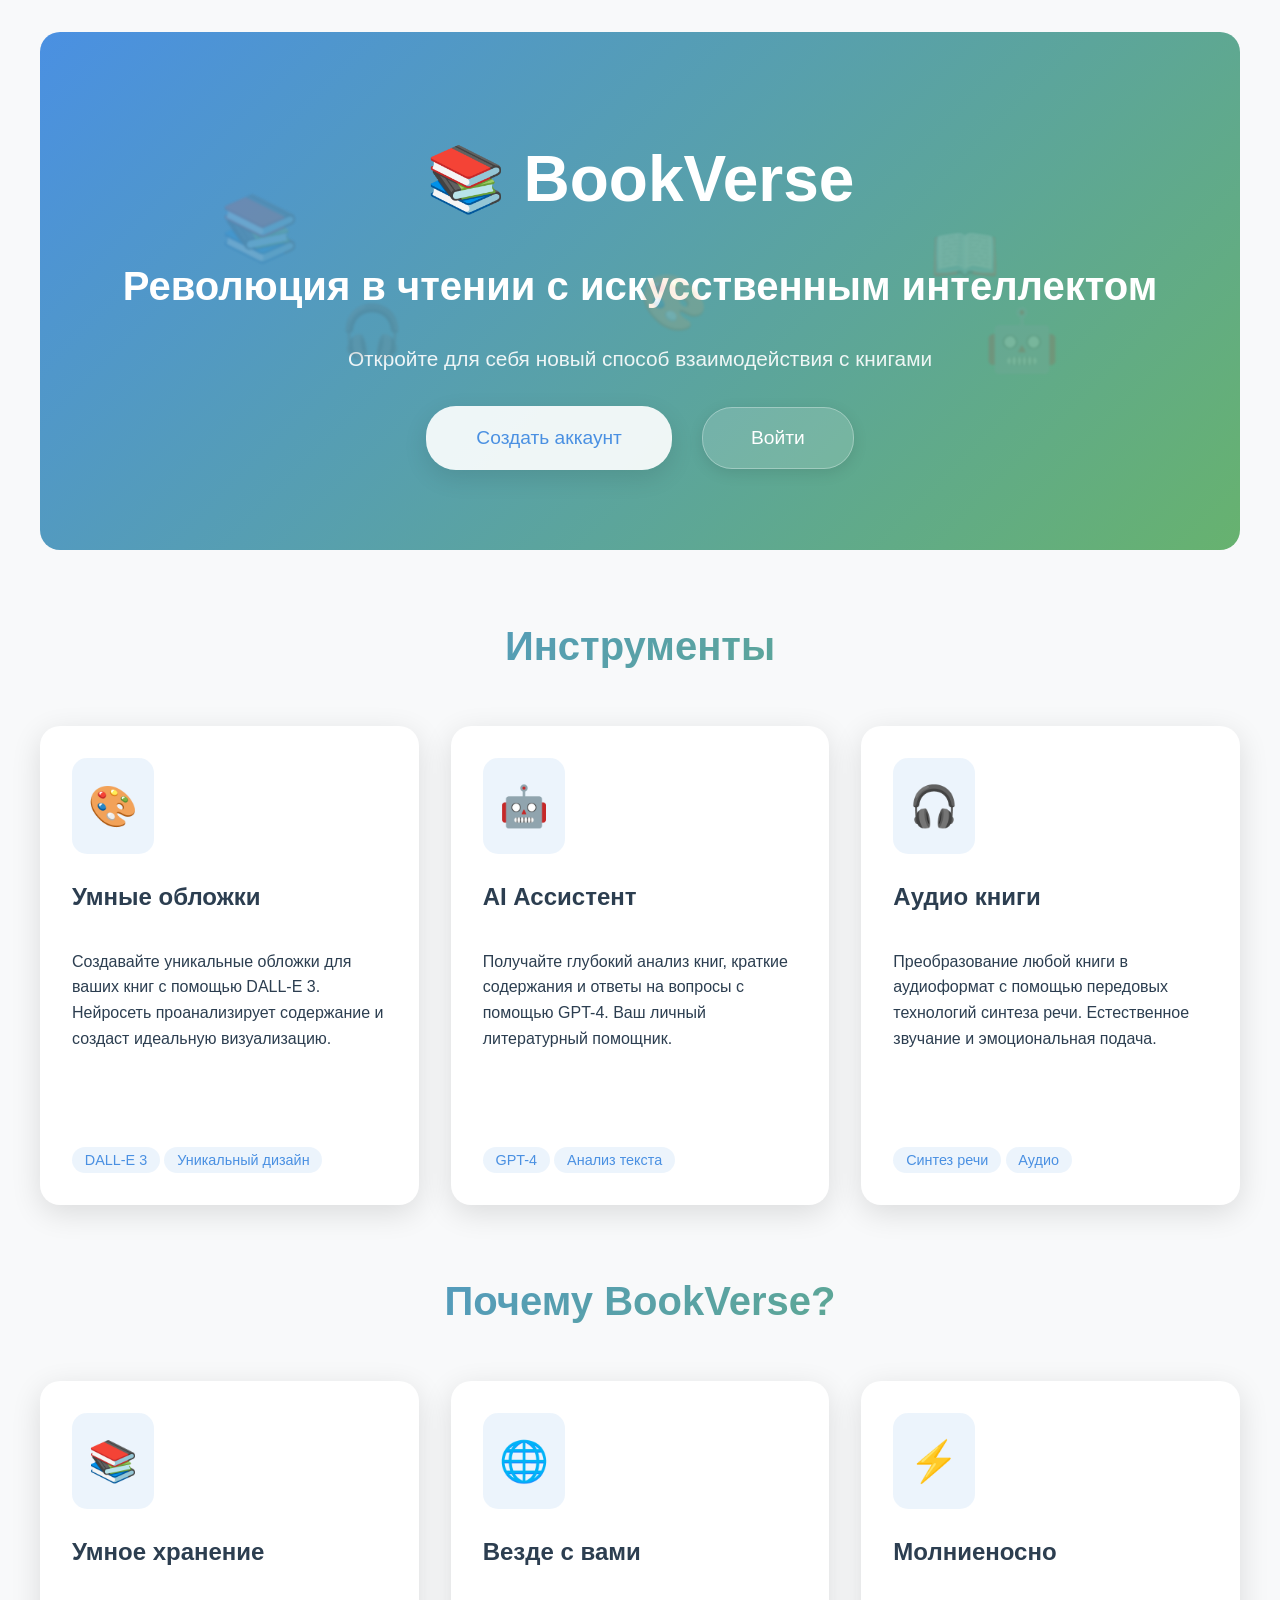
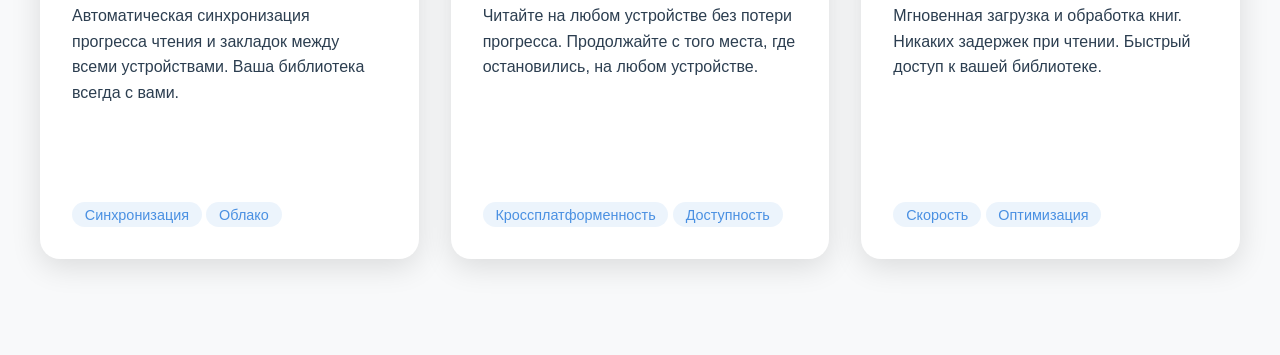
==== landing.html @ 4bc9a1ad "Implement algorithmic smart search and improve character description QA" ====
<!DOCTYPE html>
<html lang="ru">
<head>
    <meta charset="UTF-8">
    <title>BookVerse - Ваша цифровая библиотека</title>
    <meta name="viewport" content="width=device-width, initial-scale=1.0">
    <link rel="stylesheet" href="styles/landing.css">
</head>
<body class="white-theme">
    <div class="landing-container">
        <header class="landing-header">
            <div class="header-content">
                <h1>📚 BookVerse</h1>
                <p class="tagline">Революция в чтении с искусственным интеллектом</p>
                <p class="subtitle">Откройте для себя новый способ взаимодействия с книгами</p>
                <div class="auth-buttons">
                    <a href="register.html" class="auth-button primary">Создать аккаунт</a>
                    <a href="login.html" class="auth-button secondary">Войти</a>
                </div>
                <div class="floating-elements">
                    <span>📚</span>
                    <span>📖</span>
                    <span>🎧</span>
                    <span>🤖</span>
                    <span>🎨</span>
                </div>
            </div>
        </header>

        <main class="landing-main">
            <section class="features-section">
                <h2>Инструменты</h2>
                <div class="tools-grid">
                    <div class="tool-card">
                        <div class="tool-icon">
                            <span class="icon-bg">🎨</span>
                        </div>
                        <div class="tool-content">
                            <h3>Умные обложки</h3>
                            <p>Создавайте уникальные обложки для ваших книг с помощью DALL-E 3. Нейросеть проанализирует содержание и создаст идеальную визуализацию.</p>
                            <div class="tool-features">
                                <span class="feature-tag">DALL-E 3</span>
                                <span class="feature-tag">Уникальный дизайн</span>
                            </div>
                        </div>
                    </div>

                    <div class="tool-card">
                        <div class="tool-icon">
                            <span class="icon-bg">🤖</span>
                        </div>
                        <div class="tool-content">
                            <h3>AI Ассистент</h3>
                            <p>Получайте глубокий анализ книг, краткие содержания и ответы на вопросы с помощью GPT-4. Ваш личный литературный помощник.</p>
                            <div class="tool-features">
                                <span class="feature-tag">GPT-4</span>
                                <span class="feature-tag">Анализ текста</span>
                            </div>
                        </div>
                    </div>

                    <div class="tool-card">
                        <div class="tool-icon">
                            <span class="icon-bg">🎧</span>
                        </div>
                        <div class="tool-content">
                            <h3>Аудио книги</h3>
                            <p>Преобразование любой книги в аудиоформат с помощью передовых технологий синтеза речи. Естественное звучание и эмоциональная подача.</p>
                            <div class="tool-features">
                                <span class="feature-tag">Синтез речи</span>
                                <span class="feature-tag">Аудио</span>
                            </div>
                        </div>
                    </div>
                </div>
            </section>

            <section class="features-section">
                <h2>Почему BookVerse?</h2>
                <div class="tools-grid">
                    <div class="tool-card">
                        <div class="tool-icon">
                            <span class="icon-bg">📚</span>
                        </div>
                        <div class="tool-content">
                            <h3>Умное хранение</h3>
                            <p>Автоматическая синхронизация прогресса чтения и закладок между всеми устройствами. Ваша библиотека всегда с вами.</p>
                            <div class="tool-features">
                                <span class="feature-tag">Синхронизация</span>
                                <span class="feature-tag">Облако</span>
                            </div>
                        </div>
                    </div>

                    <div class="tool-card">
                        <div class="tool-icon">
                            <span class="icon-bg">🌐</span>
                        </div>
                        <div class="tool-content">
                            <h3>Везде с вами</h3>
                            <p>Читайте на любом устройстве без потери прогресса. Продолжайте с того места, где остановились, на любом устройстве.</p>
                            <div class="tool-features">
                                <span class="feature-tag">Кроссплатформенность</span>
                                <span class="feature-tag">Доступность</span>
                            </div>
                        </div>
                    </div>

                    <div class="tool-card">
                        <div class="tool-icon">
                            <span class="icon-bg">⚡</span>
                        </div>
                        <div class="tool-content">
                            <h3>Молниеносно</h3>
                            <p>Мгновенная загрузка и обработка книг. Никаких задержек при чтении. Быстрый доступ к вашей библиотеке.</p>
                            <div class="tool-features">
                                <span class="feature-tag">Скорость</span>
                                <span class="feature-tag">Оптимизация</span>
                            </div>
                        </div>
                    </div>
                </div>
            </section>
        </main>
    </div>
</body>
</html>
---- styles/landing.css ----
:root {
    --primary-color: #4a90e2;
    --secondary-color: #2c3e50;
    --accent-color: #ff6b6b;
    --background-color: #f8f9fa;
    --text-color: #2c3e50;
    --card-shadow: 0 8px 30px rgba(0,0,0,0.12);
    --gradient-primary: linear-gradient(135deg, #4a90e2 0%, #67b26f 100%);
}

body {
    font-family: 'SF Pro Display', -apple-system, BlinkMacSystemFont, 'Segoe UI', Roboto, Oxygen, Ubuntu, Cantarell, sans-serif;
    line-height: 1.6;
    color: var(--text-color);
    background: var(--background-color);
    margin: 0;
    padding: 0;
}

.landing-container {
    max-width: 1200px;
    margin: 0 auto;
    padding: 2rem;
}

.landing-header {
    position: relative;
    text-align: center;
    padding: 6rem 0;
    background: var(--gradient-primary);
    border-radius: 20px;
    color: white;
    margin-bottom: 4rem;
    overflow: hidden;
}

.header-content {
    position: relative;
    z-index: 2;
}

.header-content h1 {
    font-size: 4rem;
    margin: 0;
    color: white;
    -webkit-text-fill-color: white;
}

.tagline {
    font-size: 2.5rem;
    font-weight: 600;
    margin: 1.5rem 0;
}

.subtitle {
    font-size: 1.3rem;
    opacity: 0.9;
    margin-bottom: 2rem;
}

.tools-grid {
    display: grid;
    grid-template-columns: repeat(auto-fit, minmax(300px, 1fr));
    gap: 2rem;
    margin: 3rem 0;
}

.tool-card {
    background: white;
    border-radius: 20px;
    padding: 2rem;
    box-shadow: var(--card-shadow);
    transition: all 0.3s cubic-bezier(0.4, 0, 0.2, 1);
    position: relative;
    overflow: hidden;
    height: 100%;
    display: flex;
    flex-direction: column;
}

.tool-card:hover {
    transform: translateY(-5px) scale(1.02);
    box-shadow: 0 15px 45px rgba(0, 0, 0, 0.1);
}

.tool-icon {
    margin-bottom: 1.5rem;
}

.icon-bg {
    display: inline-block;
    font-size: 2.5rem;
    padding: 1rem;
    background: rgba(74, 144, 226, 0.1);
    border-radius: 15px;
}

.tool-content {
    flex: 1;
    display: flex;
    flex-direction: column;
}

.tool-content h3 {
    font-size: 1.5rem;
    margin: 0 0 1rem 0;
    color: var(--secondary-color);
}

.tool-features {
    margin-top: auto;
    padding-top: 1rem;
}

.feature-tag {
    background: rgba(74, 144, 226, 0.1);
    color: var(--primary-color);
    padding: 0.3rem 0.8rem;
    border-radius: 20px;
    font-size: 0.9rem;
}

.coming-soon {
    position: relative;
}

.coming-soon::after {
    content: 'Скоро';
    position: absolute;
    top: 1rem;
    right: 1rem;
    background: var(--accent-color);
    color: white;
    padding: 0.4rem 1rem;
    border-radius: 20px;
    font-size: 0.8rem;
    font-weight: 500;
}

.cta-section {
    text-align: center;
    padding: 4rem 0;
    background: var(--gradient-primary);
    border-radius: 20px;
    margin: 4rem 0;
    color: white;
}

.auth-buttons {
    margin-top: 3rem;
}

.auth-button {
    padding: 1.2rem 3rem;
    font-size: 1.2rem;
    margin: 0 0.8rem;
    border-radius: 30px;
    text-decoration: none;
    transition: all 0.3s ease;
    border: 2px solid transparent;
}

.auth-button.primary {
    background: rgba(255, 255, 255, 0.9);
    color: var(--primary-color);
    box-shadow: 0 8px 25px rgba(0, 0, 0, 0.1);
    backdrop-filter: blur(10px);
}

.auth-button.primary:hover {
    background: white;
    transform: translateY(-2px);
    box-shadow: 0 12px 30px rgba(0, 0, 0, 0.15);
}

.auth-button.secondary {
    background: rgba(255, 255, 255, 0.1);
    color: white;
    backdrop-filter: blur(10px);
    border: 2px solid rgba(255, 255, 255, 0.3);
}

.auth-button.secondary:hover {
    background: rgba(255, 255, 255, 0.2);
    border-color: rgba(255, 255, 255, 0.5);
    transform: translateY(-2px);
}

@media (max-width: 768px) {
    .landing-header {
        padding: 4rem 1rem;
    }

    .header-content h1 {
        font-size: 3rem;
    }

    .tagline {
        font-size: 2rem;
    }

    .auth-buttons {
        display: flex;
        flex-direction: column;
        align-items: center;
        gap: 1rem;
    }

    .auth-button {
        width: 80%;
        margin: 0.5rem 0;
        text-align: center;
    }

    .floating-elements span {
        font-size: 2rem;
    }
}

.cta-background {
    position: absolute;
    top: 0;
    left: 0;
    right: 0;
    bottom: 0;
    overflow: hidden;
    z-index: 0;
}

.cta-content {
    position: relative;
    z-index: 1;
}

.floating-books {
    position: absolute;
    width: 100%;
    height: 100%;
}

.floating-books span {
    position: absolute;
    font-size: 2rem;
    opacity: 0.2;
    animation: float 6s infinite;
}

.floating-books span:nth-child(1) {
    top: 20%;
    left: 10%;
    animation-delay: 0s;
}

.floating-books span:nth-child(2) {
    top: 30%;
    right: 15%;
    animation-delay: 1s;
}

.floating-books span:nth-child(3) {
    bottom: 20%;
    left: 20%;
    animation-delay: 2s;
}

.floating-books span:nth-child(4) {
    bottom: 30%;
    right: 20%;
    animation-delay: 3s;
}

.floating-books span:nth-child(5) {
    top: 50%;
    left: 50%;
    animation-delay: 4s;
}

@keyframes float {
    0% {
        transform: translateY(0) rotate(0deg);
        opacity: 0.2;
    }
    50% {
        transform: translateY(-20px) rotate(10deg);
        opacity: 0.3;
    }
    100% {
        transform: translateY(0) rotate(0deg);
        opacity: 0.2;
    }
}

.cta-section {
    position: relative;
    overflow: hidden;
}

.auth-buttons {
    position: relative;
    z-index: 2;
}

.auth-button {
    position: relative;
    z-index: 2;
    box-shadow: 0 4px 15px rgba(0,0,0,0.1);
}

.auth-button.secondary {
    background: rgba(255, 255, 255, 0.15);
    backdrop-filter: blur(10px);
    border: 1px solid rgba(255, 255, 255, 0.3);
}

.features-section {
    margin: 8rem 0;
}

.features-section:first-of-type {
    margin-top: 4rem;
}

.features-section h2 {
    text-align: center;
    font-size: 2.5rem;
    margin-bottom: 3rem;
    background: var(--gradient-primary);
    -webkit-background-clip: text;
    -webkit-text-fill-color: transparent;
}

.floating-elements {
    position: absolute;
    top: 0;
    left: 0;
    width: 100%;
    height: 100%;
    pointer-events: none;
}

.floating-elements span {
    position: absolute;
    font-size: 3rem;
    opacity: 0.15;
    animation: float 8s ease-in-out infinite;
    filter: blur(1px);
}

.floating-elements span:nth-child(1) {
    top: 15%;
    left: 15%;
    animation-delay: 0s;
    font-size: 4rem;
}

.floating-elements span:nth-child(2) {
    top: 25%;
    right: 20%;
    animation-delay: 2s;
    font-size: 3.5rem;
}

.floating-elements span:nth-child(3) {
    bottom: 25%;
    left: 25%;
    animation-delay: 4s;
    font-size: 3.2rem;
}

.floating-elements span:nth-child(4) {
    bottom: 20%;
    right: 15%;
    animation-delay: 1s;
    font-size: 3.8rem;
}

.floating-elements span:nth-child(5) {
    top: 40%;
    left: 50%;
    animation-delay: 3s;
    font-size: 3.4rem;
}

@keyframes float {
    0% {
        transform: translate(0, 0) rotate(0deg);
        opacity: 0.15;
    }
    50% {
        transform: translate(-20px, -30px) rotate(8deg);
        opacity: 0.25;
    }
    100% {
        transform: translate(0, 0) rotate(0deg);
        opacity: 0.15;
    }
}
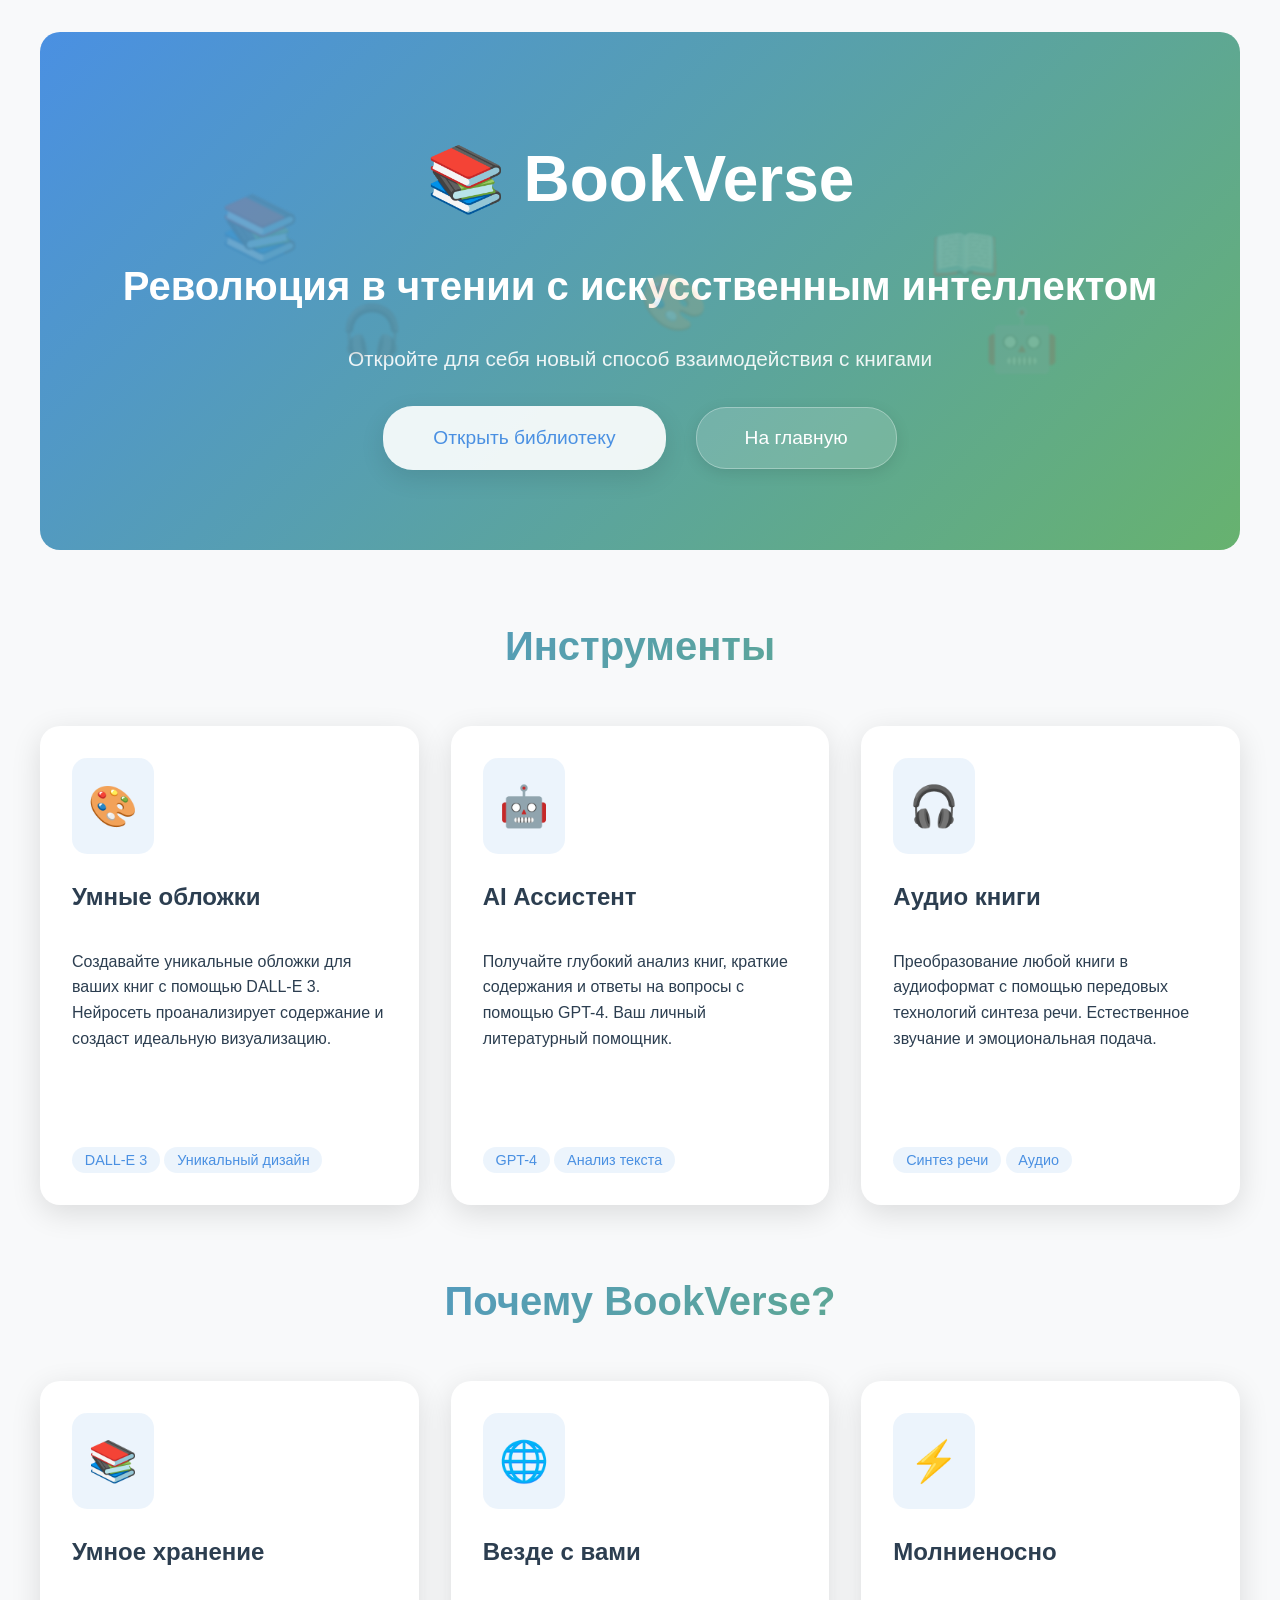
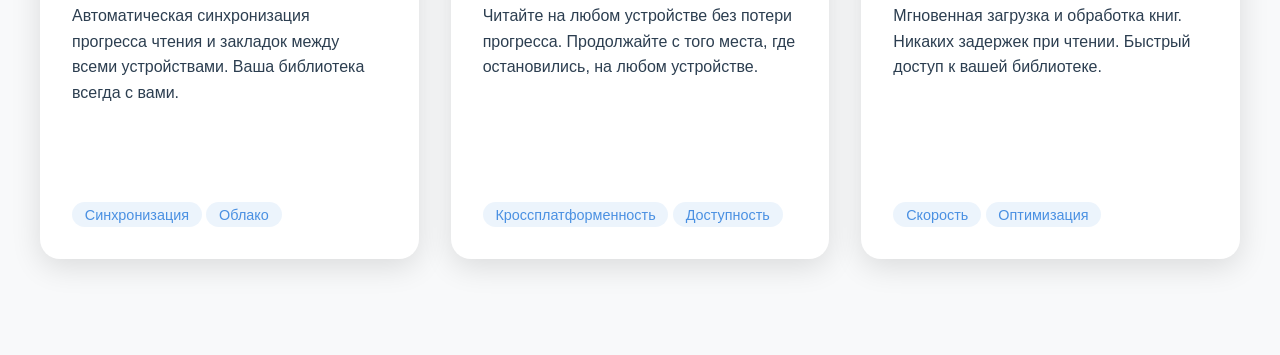
==== commit a6256b08: "Migrate to fully offline mode and remove unused API stack" ====
--- a/landing.html
+++ b/landing.html
@@ -14,8 +14,8 @@
                 <p class="tagline">Революция в чтении с искусственным интеллектом</p>
                 <p class="subtitle">Откройте для себя новый способ взаимодействия с книгами</p>
                 <div class="auth-buttons">
-                    <a href="register.html" class="auth-button primary">Создать аккаунт</a>
-                    <a href="login.html" class="auth-button secondary">Войти</a>
+                    <a href="library.html" class="auth-button primary">Открыть библиотеку</a>
+                    <a href="index.html" class="auth-button secondary">На главную</a>
                 </div>
                 <div class="floating-elements">
                     <span>📚</span>
@@ -124,4 +124,4 @@
         </main>
     </div>
 </body>
-</html> +</html> 
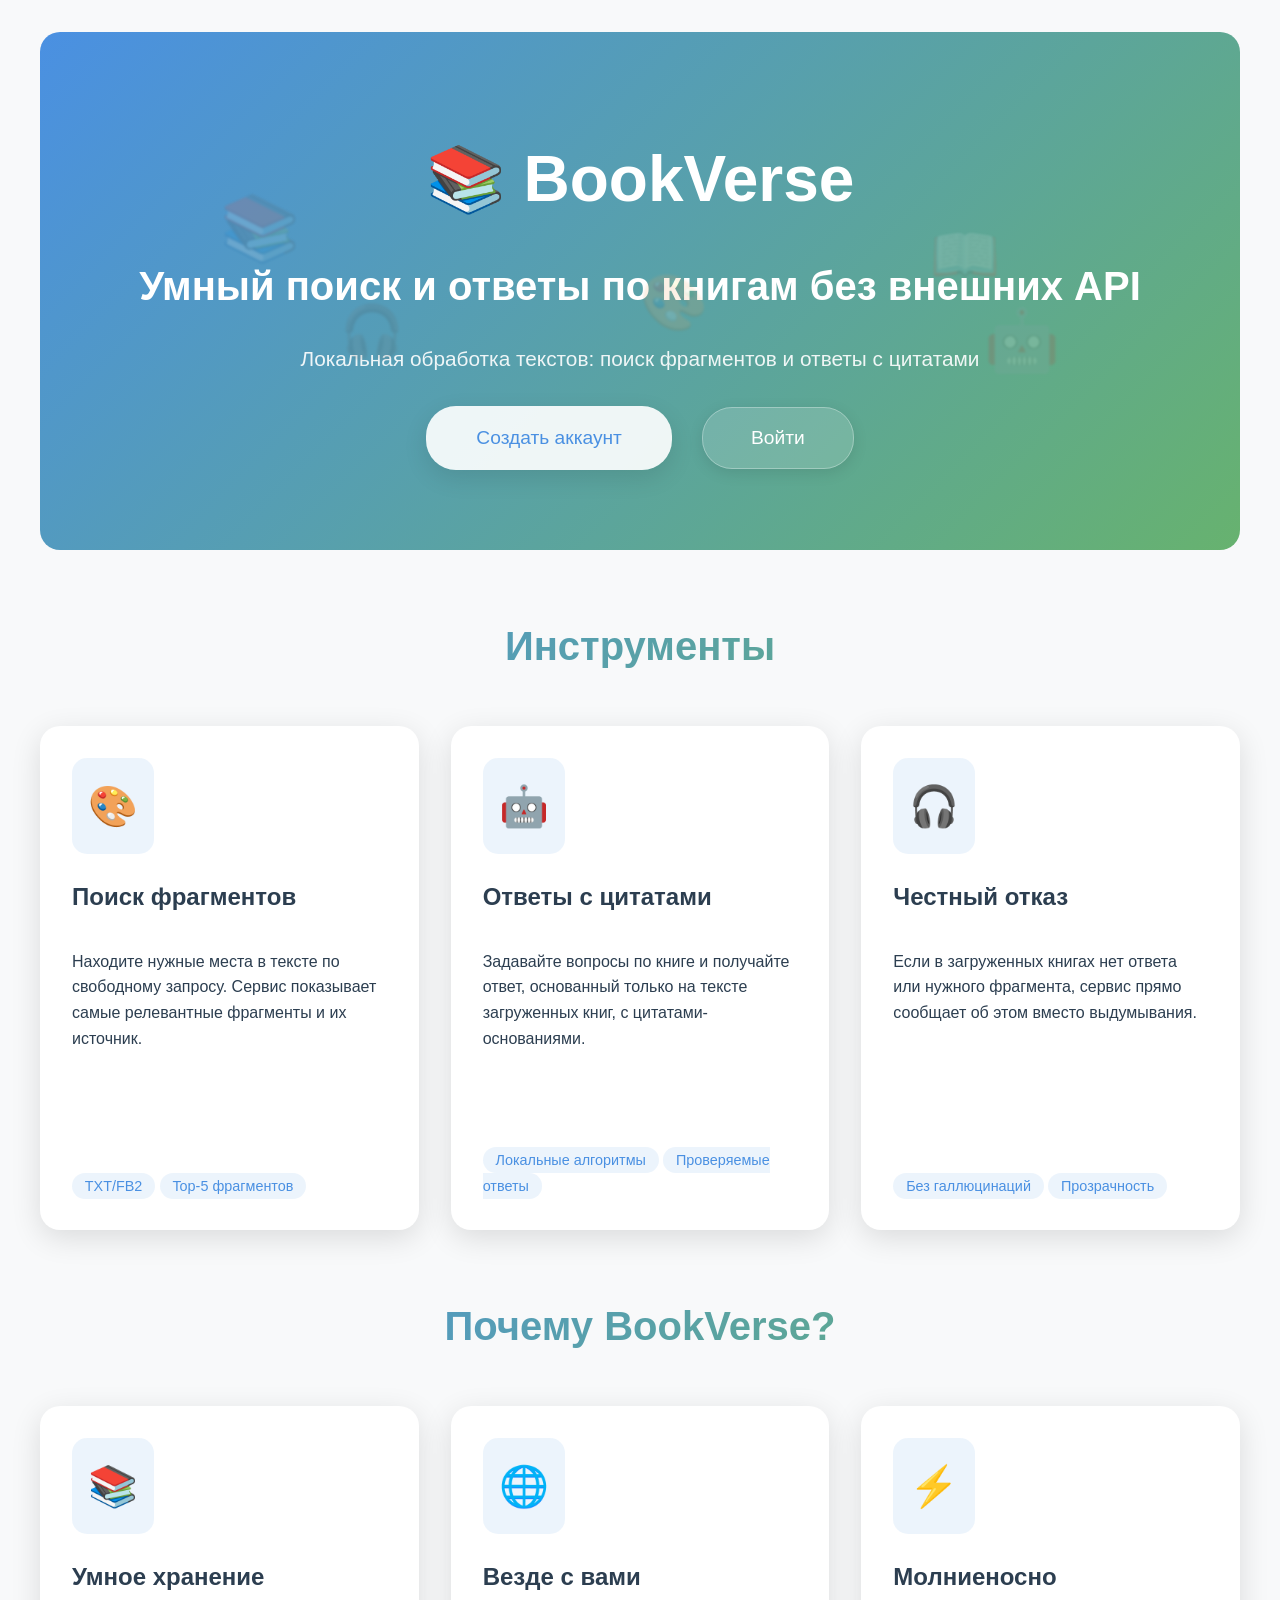
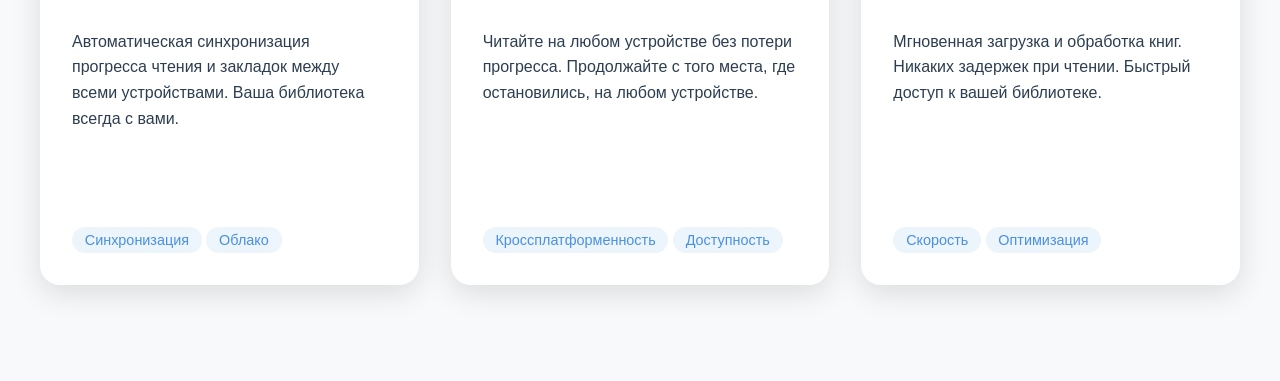
==== commit 27f3b10e: "Implement hybrid QA upgrades, reader navigation, and detailed README" ====
--- a/landing.html
+++ b/landing.html
@@ -11,11 +11,11 @@
         <header class="landing-header">
             <div class="header-content">
                 <h1>📚 BookVerse</h1>
-                <p class="tagline">Революция в чтении с искусственным интеллектом</p>
-                <p class="subtitle">Откройте для себя новый способ взаимодействия с книгами</p>
+                <p class="tagline">Умный поиск и ответы по книгам без внешних API</p>
+                <p class="subtitle">Локальная обработка текстов: поиск фрагментов и ответы с цитатами</p>
                 <div class="auth-buttons">
-                    <a href="library.html" class="auth-button primary">Открыть библиотеку</a>
-                    <a href="index.html" class="auth-button secondary">На главную</a>
+                    <a href="register.html" class="auth-button primary">Создать аккаунт</a>
+                    <a href="login.html" class="auth-button secondary">Войти</a>
                 </div>
                 <div class="floating-elements">
                     <span>📚</span>
@@ -36,11 +36,11 @@
                             <span class="icon-bg">🎨</span>
                         </div>
                         <div class="tool-content">
-                            <h3>Умные обложки</h3>
-                            <p>Создавайте уникальные обложки для ваших книг с помощью DALL-E 3. Нейросеть проанализирует содержание и создаст идеальную визуализацию.</p>
+                            <h3>Поиск фрагментов</h3>
+                            <p>Находите нужные места в тексте по свободному запросу. Сервис показывает самые релевантные фрагменты и их источник.</p>
                             <div class="tool-features">
-                                <span class="feature-tag">DALL-E 3</span>
-                                <span class="feature-tag">Уникальный дизайн</span>
+                                <span class="feature-tag">TXT/FB2</span>
+                                <span class="feature-tag">Top-5 фрагментов</span>
                             </div>
                         </div>
                     </div>
@@ -50,11 +50,11 @@
                             <span class="icon-bg">🤖</span>
                         </div>
                         <div class="tool-content">
-                            <h3>AI Ассистент</h3>
-                            <p>Получайте глубокий анализ книг, краткие содержания и ответы на вопросы с помощью GPT-4. Ваш личный литературный помощник.</p>
+                            <h3>Ответы с цитатами</h3>
+                            <p>Задавайте вопросы по книге и получайте ответ, основанный только на тексте загруженных книг, с цитатами-основаниями.</p>
                             <div class="tool-features">
-                                <span class="feature-tag">GPT-4</span>
-                                <span class="feature-tag">Анализ текста</span>
+                                <span class="feature-tag">Локальные алгоритмы</span>
+                                <span class="feature-tag">Проверяемые ответы</span>
                             </div>
                         </div>
                     </div>
@@ -64,11 +64,11 @@
                             <span class="icon-bg">🎧</span>
                         </div>
                         <div class="tool-content">
-                            <h3>Аудио книги</h3>
-                            <p>Преобразование любой книги в аудиоформат с помощью передовых технологий синтеза речи. Естественное звучание и эмоциональная подача.</p>
+                            <h3>Честный отказ</h3>
+                            <p>Если в загруженных книгах нет ответа или нужного фрагмента, сервис прямо сообщает об этом вместо выдумывания.</p>
                             <div class="tool-features">
-                                <span class="feature-tag">Синтез речи</span>
-                                <span class="feature-tag">Аудио</span>
+                                <span class="feature-tag">Без галлюцинаций</span>
+                                <span class="feature-tag">Прозрачность</span>
                             </div>
                         </div>
                     </div>
